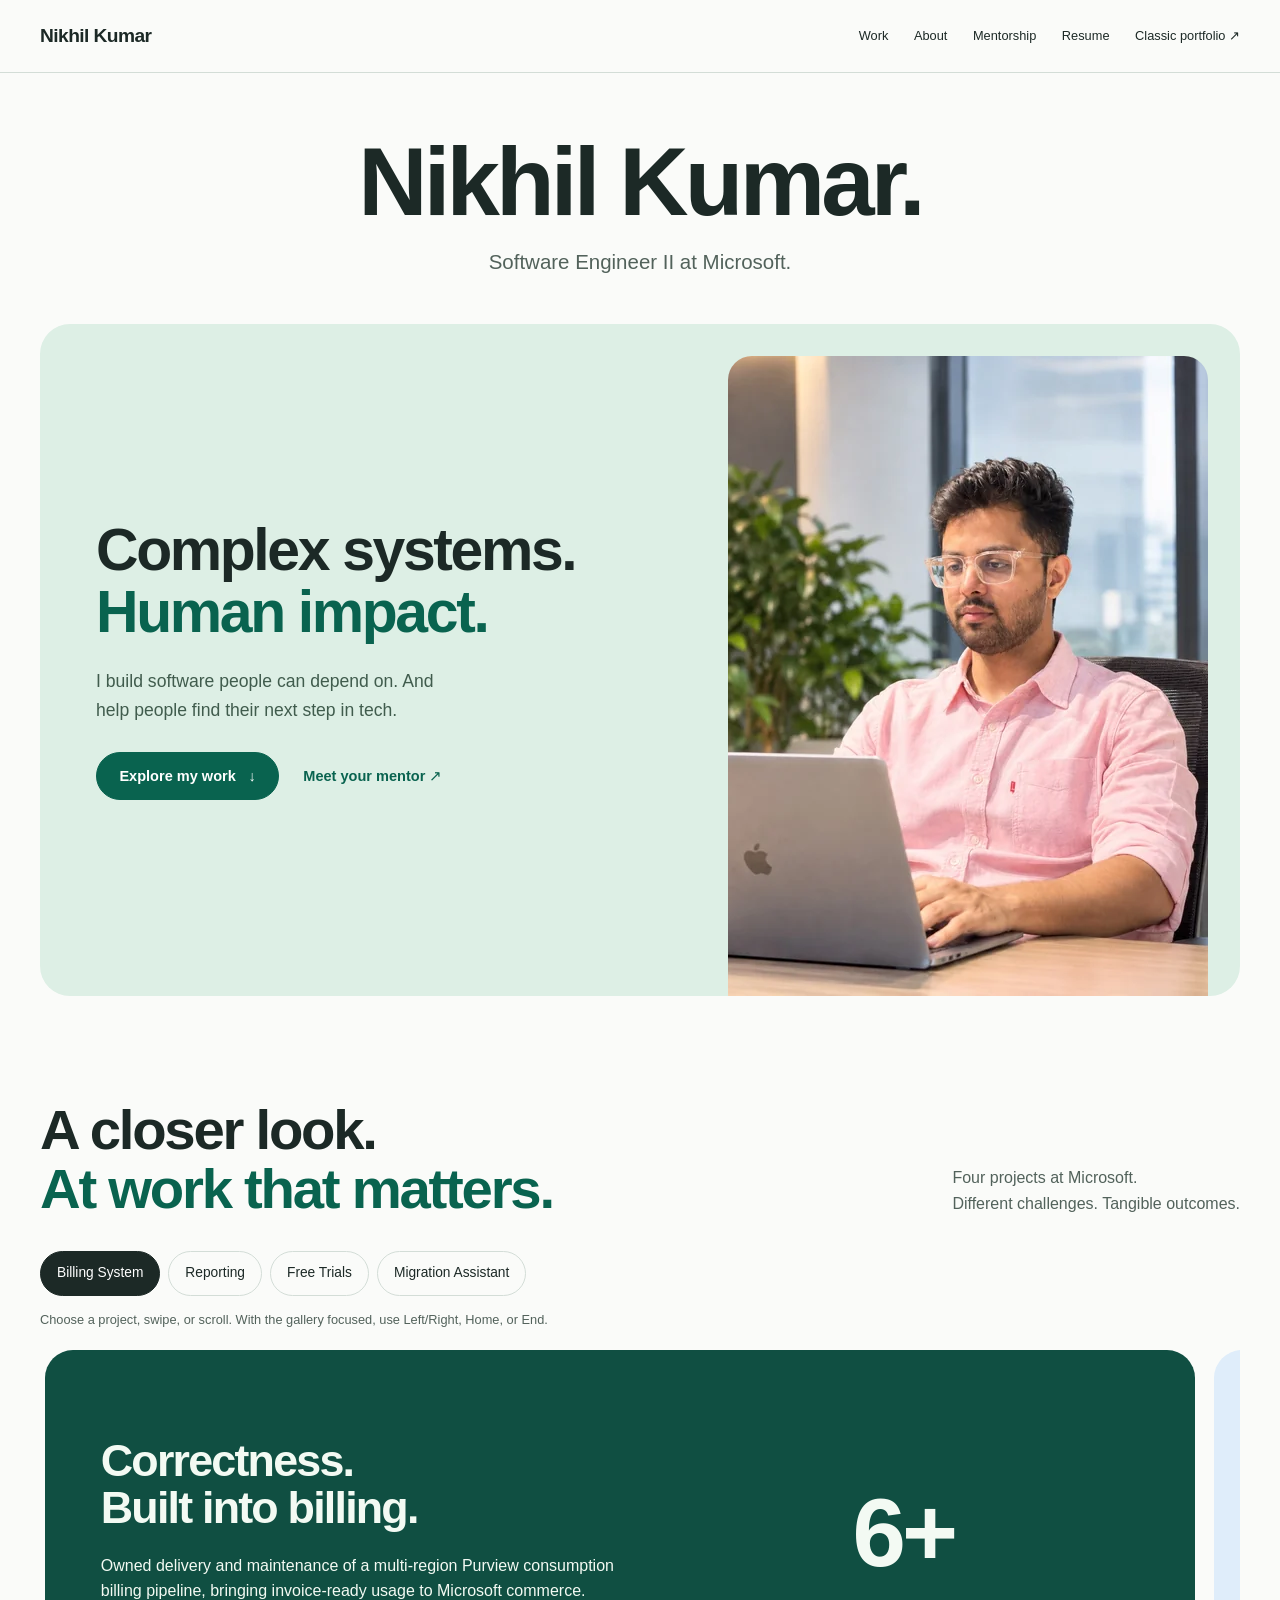
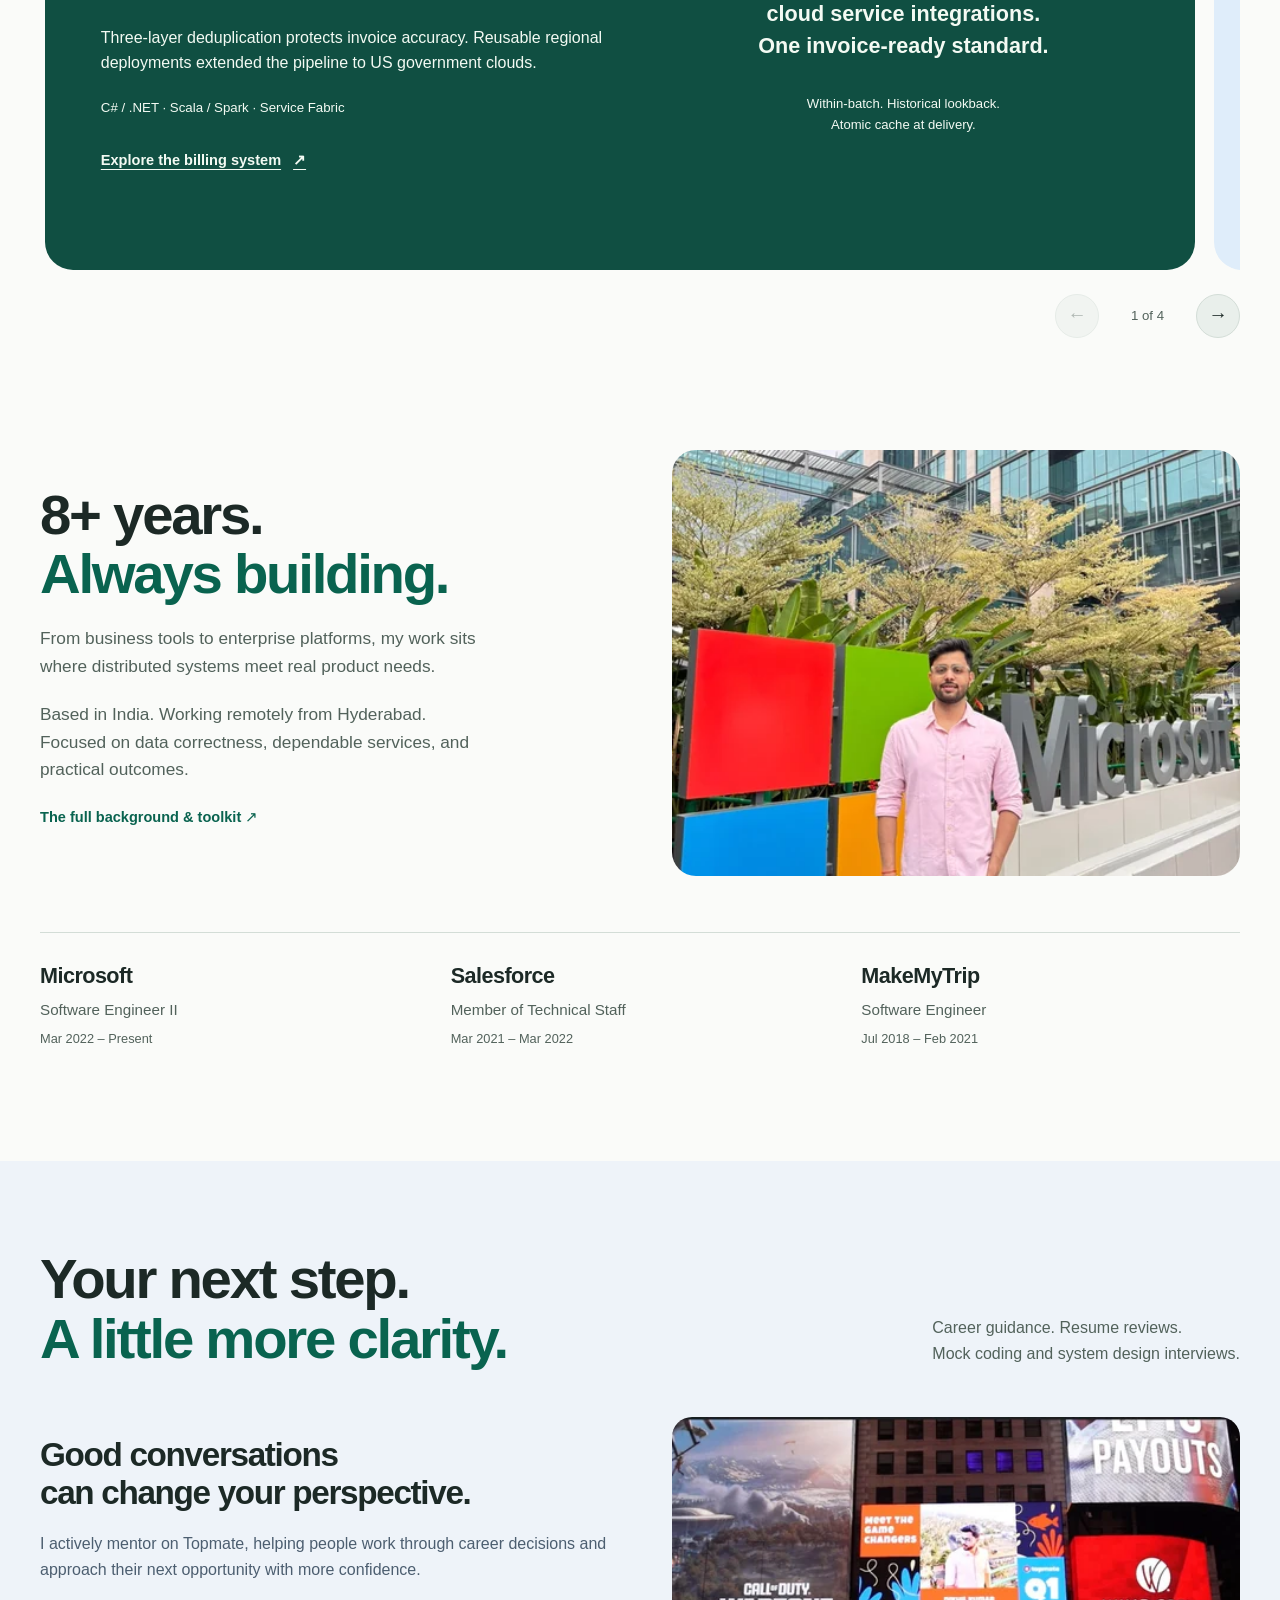
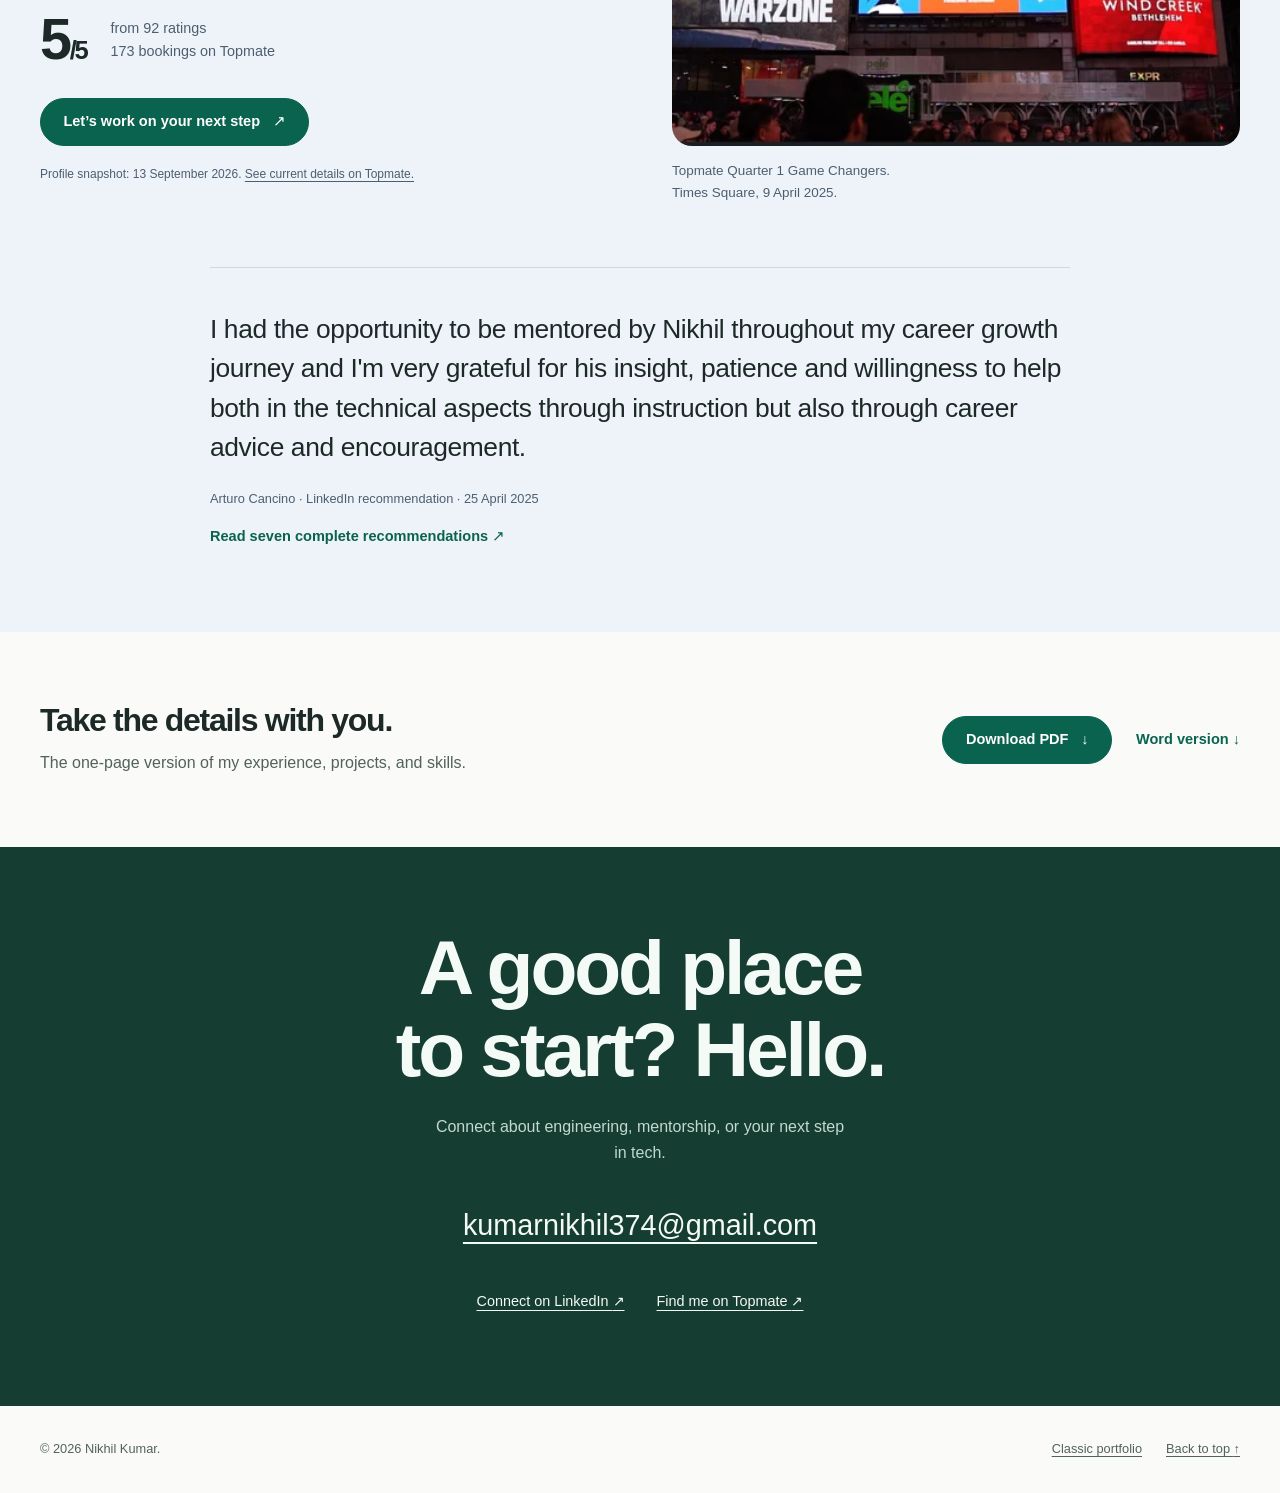
==== explore.html @ a40338ef "Add visual portfolio and dated LinkedIn recommendations Co-authored-by: Copilot App <223556219+Copil" ====
<!doctype html>
<html lang="en">
<head>
  <meta charset="utf-8">
  <meta name="viewport" content="width=device-width, initial-scale=1">
  <meta name="theme-color" content="#fafbf9">
  <title>Nikhil Kumar | Engineering with impact</title>
  <meta name="description" content="A visual look at Nikhil Kumar's engineering work at Microsoft, career across three technology companies, and practical mentorship.">
  <link rel="canonical" href="https://cracker-jack.github.io/nikhil-kumar-portfolio/explore.html">
  <meta property="og:type" content="website">
  <meta property="og:site_name" content="Nikhil Kumar">
  <meta property="og:url" content="https://cracker-jack.github.io/nikhil-kumar-portfolio/explore.html">
  <meta property="og:title" content="Nikhil Kumar | Engineering with impact">
  <meta property="og:description" content="Complex systems. Human impact. Explore the engineering work and mentorship of Nikhil Kumar, Software Engineer II at Microsoft.">
  <meta property="og:image" content="https://cracker-jack.github.io/nikhil-kumar-portfolio/assets/social-card.png">
  <meta property="og:image:type" content="image/png">
  <meta property="og:image:width" content="1200">
  <meta property="og:image:height" content="630">
  <meta property="og:image:alt" content="Nikhil Kumar. Reliable by design. Measurable in impact.">
  <meta name="twitter:card" content="summary_large_image">
  <link rel="icon" href="assets/favicon.svg" type="image/svg+xml">
  <link rel="stylesheet" href="assets/visual.css">
  <script src="assets/site.js" defer></script>
  <script type="application/ld+json">
  {
    "@context": "https://schema.org",
    "@type": "Person",
    "name": "Nikhil Kumar",
    "url": "https://cracker-jack.github.io/nikhil-kumar-portfolio/",
    "jobTitle": "Software Engineer II",
    "worksFor": { "@type": "Organization", "name": "Microsoft" },
    "email": "mailto:kumarnikhil374@gmail.com",
    "address": { "@type": "PostalAddress", "addressCountry": "IN" },
    "alumniOf": { "@type": "CollegeOrUniversity", "name": "Netaji Subhas Institute of Technology, University of Delhi" },
    "sameAs": ["https://www.linkedin.com/in/nikhilkr96/", "https://topmate.io/nikhil_kr"],
    "knowsAbout": ["Distributed systems", "Consumption billing", "Data correctness", "Event-driven architecture", "Microservices"]
  }
  </script>
</head>
<body>
  <a class="skip-link" href="#main">Skip to content</a>
  <header class="site-header">
    <div class="wrap header-inner">
      <a class="brand" href="index.html">Nikhil Kumar</a>
      <nav class="site-nav" aria-label="Main navigation" data-open="false">
        <button class="nav-toggle" type="button" aria-expanded="false" aria-controls="nav-links"><span class="menu-label">Menu</span><span class="menu-icon" aria-hidden="true"></span></button>
        <ul class="nav-links" id="nav-links">
          <li><a href="#work">Work</a></li>
          <li><a href="#about">About</a></li>
          <li><a href="#mentorship">Mentorship</a></li>
          <li><a href="#resume">Resume</a></li>
          <li><a href="index.html">Classic portfolio <span aria-hidden="true">&#8599;</span></a></li>
        </ul>
      </nav>
    </div>
  </header>
  <main id="main" tabindex="-1">
    <section class="visual-hero wrap" aria-labelledby="hero-title">
      <h1 id="hero-title">Nikhil Kumar.</h1>
      <p class="hero-role">Software Engineer II at Microsoft.</p>
      <div class="hero-scene">
        <div class="hero-copy">
          <h2>Complex systems.<br><span>Human impact.</span></h2>
          <p>I build software people can depend on. And help people find their next step in tech.</p>
          <div class="actions">
            <a class="button" href="#work">Explore my work <span aria-hidden="true">&#8595;</span></a>
            <a class="text-link" href="#mentorship">Meet your mentor <span aria-hidden="true">&#8599;</span></a>
          </div>
        </div>
        <figure class="hero-portrait">
          <picture>
            <source type="image/webp" srcset="assets/images/nikhil-at-work-480.webp 480w, assets/images/nikhil-at-work-768.webp 768w, assets/images/nikhil-at-work-1080.webp 1080w" sizes="(max-width: 760px) calc(100vw - 72px), (max-width: 1352px) 40vw, 480px">
            <img src="assets/images/nikhil-at-work-768.jpg" width="768" height="1024" alt="Nikhil Kumar working at a laptop" fetchpriority="high">
          </picture>
        </figure>
      </div>
    </section>

    <section class="work-section wrap" id="work" aria-labelledby="work-title" data-carousel aria-roledescription="carousel">
      <div class="section-heading">
        <h2 id="work-title">A closer look.<br><span>At work that matters.</span></h2>
        <p>Four projects at Microsoft.<br>Different challenges. Tangible outcomes.</p>
      </div>
      <nav class="project-picker" aria-label="Choose a project">
        <a href="#billing-preview" data-carousel-link>Billing System</a>
        <a href="#reporting-preview" data-carousel-link>Reporting</a>
        <a href="#trials-preview" data-carousel-link>Free Trials</a>
        <a href="#migration-preview" data-carousel-link>Migration Assistant</a>
      </nav>
      <p class="scroll-hint" id="project-instructions">Choose a project, swipe, or scroll. With the gallery focused, use Left/Right, Home, or End.</p>
      <div class="project-track" id="project-track" data-carousel-track tabindex="0" role="region" aria-label="Scrollable project gallery" aria-describedby="project-instructions">
        <article class="project-slide billing-slide" id="billing-preview" data-carousel-slide aria-label="1 of 4: Consumption Billing System" aria-roledescription="slide">
          <div class="project-copy">
            <h3>Correctness.<br>Built into billing.</h3>
            <p>Owned delivery and maintenance of a multi-region Purview consumption billing pipeline, bringing invoice-ready usage to Microsoft commerce.</p>
            <p>Three-layer deduplication protects invoice accuracy. Reusable regional deployments extended the pipeline to US government clouds.</p>
            <p class="project-tech">C# / .NET &middot; Scala / Spark &middot; Service Fabric</p>
            <a class="project-link" href="projects/billing-system.html">Explore the billing system <span aria-hidden="true">&#8599;</span></a>
          </div>
          <div class="project-visual">
            <p class="big-fact">6+</p>
            <p class="fact-caption">cloud service integrations.<br>One invoice-ready standard.</p>
            <p class="visual-footnote">Within-batch. Historical lookback.<br>Atomic cache at delivery.</p>
          </div>
        </article>
        <article class="project-slide reporting-slide" id="reporting-preview" data-carousel-slide aria-label="2 of 4: Consumption Reporting" aria-roledescription="slide">
          <div class="project-copy">
            <h3>Consumption.<br>Made clear.</h3>
            <p>The platform links deterministic reporting and billing aggregates to raw usage, supporting traceability, auditability, and Kusto-backed reporting APIs.</p>
            <p>My contribution: delivering the underlying billing pipeline and presenting its transparency and auditability to senior leadership at Microsoft&rsquo;s annual engineering summit in Redmond.</p>
            <a class="project-link" href="projects/reporting.html">Explore consumption reporting <span aria-hidden="true">&#8599;</span></a>
          </div>
          <div class="project-visual">
            <p class="visual-words">Usage.<br>Context.<br>Clarity.</p>
            <p class="visual-footnote">Understand consumption.<br>Investigate charges.</p>
          </div>
        </article>
        <article class="project-slide trials-slide" id="trials-preview" data-carousel-slide aria-label="3 of 4: Free Trials and Adoption" aria-roledescription="slide">
          <div class="project-copy">
            <h3>From trying it.<br>To using it.</h3>
            <p>Launched free trials across 16 offerings: eight AI and eight security and governance products. In-product discovery reached 3,981 of 5,000 targeted tenants.</p>
            <p>Conversion telemetry surfaced drop-offs in weeks two to five, informing retention efforts. This measures product consumption, not paid conversion.</p>
            <a class="project-link" href="projects/free-trials.html">Explore free trials <span aria-hidden="true">&#8599;</span></a>
          </div>
          <div class="project-visual">
            <p class="trial-growth"><span>77</span><span aria-hidden="true">&#8594;</span><span class="sr-only">to</span><strong>234</strong></p>
            <p class="fact-caption">active consuming tenants.<br>Three times the starting point.<br>In six weeks.</p>
          </div>
        </article>
        <article class="project-slide migration-slide" id="migration-preview" data-carousel-slide aria-label="4 of 4: DLP Migration Assistant" aria-roledescription="slide">
          <div class="project-copy">
            <h3>A more practical<br>way to migrate.</h3>
            <p>Co-owned the backend of a publicly shipped desktop tool for moving Symantec and Forcepoint DLP policies to Microsoft Purview.</p>
            <p>Built the mapping engine that turns XML exports and SQL backups into Microsoft policies and scripts, replacing weeks of manual effort with guided automation.</p>
            <p class="project-tech">C# / .NET &middot; WPF &middot; PowerShell</p>
            <a class="project-link" href="projects/migration-assistant.html">Explore the migration assistant <span aria-hidden="true">&#8599;</span></a>
          </div>
          <div class="project-visual">
            <p class="big-fact">40+</p>
            <p class="fact-caption">enterprise customers.<br>Each with 1,000+ policies.</p>
            <a class="visual-footnote" href="https://github.com/OfficeDev/DLPmigrationassistant">Public project on GitHub <span aria-hidden="true">&#8599;</span></a>
          </div>
        </article>
      </div>
      <div class="gallery-controls" data-carousel-controls hidden>
        <button class="gallery-button" type="button" data-carousel-previous aria-label="Previous project" aria-controls="project-track" disabled><span aria-hidden="true">&#8592;</span></button>
        <span class="gallery-status" data-carousel-status role="status" aria-live="polite" aria-atomic="true">1 of 4</span>
        <button class="gallery-button" type="button" data-carousel-next aria-label="Next project" aria-controls="project-track"><span aria-hidden="true">&#8594;</span></button>
      </div>
    </section>

    <section class="about-section wrap" id="about" aria-labelledby="about-title">
      <div class="about-story">
        <h2 id="about-title">8+ years.<br><span>Always building.</span></h2>
        <p>From business tools to enterprise platforms, my work sits where distributed systems meet real product needs.</p>
        <p>Based in India. Working remotely from Hyderabad. Focused on data correctness, dependable services, and practical outcomes.</p>
        <a class="text-link" href="index.html#about">The full background &amp; toolkit <span aria-hidden="true">&#8599;</span></a>
      </div>
      <figure class="about-portrait">
        <picture>
          <source type="image/webp" srcset="assets/images/nikhil-at-microsoft-480.webp 480w, assets/images/nikhil-at-microsoft-768.webp 768w, assets/images/nikhil-at-microsoft-960.webp 960w" sizes="(max-width: 760px) calc(100vw - 40px), (max-width: 1352px) 45vw, 576px">
          <img src="assets/images/nikhil-at-microsoft-768.jpg" width="768" height="576" alt="Nikhil Kumar standing beside a Microsoft sign" loading="lazy" decoding="async">
        </picture>
      </figure>
      <ol class="career-list" aria-label="Career experience">
        <li><h3>Microsoft</h3><p>Software Engineer II</p><span><time datetime="2022-03">Mar 2022</time> &ndash; Present</span></li>
        <li><h3>Salesforce</h3><p>Member of Technical Staff</p><span><time datetime="2021-03">Mar 2021</time> &ndash; <time datetime="2022-03">Mar 2022</time></span></li>
        <li><h3>MakeMyTrip</h3><p>Software Engineer</p><span><time datetime="2018-07">Jul 2018</time> &ndash; <time datetime="2021-02">Feb 2021</time></span></li>
      </ol>
    </section>

    <section class="mentorship-section" id="mentorship" aria-labelledby="mentorship-title">
      <div class="wrap">
        <div class="section-heading">
          <h2 id="mentorship-title">Your next step.<br><span>A little more clarity.</span></h2>
          <p>Career guidance. Resume reviews.<br>Mock coding and system design interviews.</p>
        </div>
        <div class="mentorship-scene">
          <div class="mentorship-copy">
            <h3>Good conversations<br>can change your perspective.</h3>
            <p>I actively mentor on Topmate, helping people work through career decisions and approach their next opportunity with more confidence.</p>
            <p class="rating"><strong>5<span>/5</span></strong><span>from 92 ratings<br>173 bookings on Topmate</span></p>
            <a class="button" href="https://topmate.io/nikhil_kr/12607">Let&rsquo;s work on your next step <span aria-hidden="true">&#8599;</span></a>
            <p class="source-note">Profile snapshot: <time datetime="2026-09-13">13 September 2026</time>. <a href="https://topmate.io/nikhil_kr">See current details on Topmate.</a></p>
          </div>
          <figure class="times-square">
            <a href="https://www.linkedin.com/feed/update/urn:li:activity:7316494661861183488/">
              <picture>
                <source type="image/webp" srcset="assets/images/nikhil-times-square-480.webp 480w, assets/images/nikhil-times-square-768.webp 768w, assets/images/nikhil-times-square-1092.webp 1092w" sizes="(max-width: 760px) calc(100vw - 40px), (max-width: 1352px) 45vw, 576px">
                <img src="assets/images/nikhil-times-square-768.jpg" width="768" height="445" alt="Read the story of Nikhil Kumar's Times Square feature on LinkedIn" loading="lazy" decoding="async">
              </picture>
            </a>
            <figcaption>Topmate Quarter 1 Game Changers.<br>Times Square, <time datetime="2025-04-09">9 April 2025</time>.</figcaption>
          </figure>
        </div>
        <figure class="mentor-quote">
          <blockquote cite="https://www.linkedin.com/in/nikhilkr96/details/recommendations/?detailScreenTabIndex=0"><p>I had the opportunity to be mentored by Nikhil throughout my career growth journey and I'm very grateful for his insight, patience and willingness to help both in the technical aspects through instruction but also through career advice and encouragement.</p></blockquote>
          <figcaption>Arturo Cancino &middot; LinkedIn recommendation &middot; <time datetime="2025-04-25">25 April 2025</time></figcaption>
          <a class="text-link" href="index.html#recommendations">Read seven complete recommendations <span aria-hidden="true">&#8599;</span></a>
        </figure>
      </div>
    </section>

    <section class="resume-section wrap" id="resume" aria-labelledby="resume-title">
      <div><h2 id="resume-title">Take the details with you.</h2><p>The one-page version of my experience, projects, and skills.</p></div>
      <div class="actions"><a class="button" href="assets/resume/Nikhil-Kumar-Resume.pdf" download>Download PDF <span aria-hidden="true">&#8595;</span></a><a class="text-link" href="assets/resume/Nikhil-Kumar-Resume.docx" download>Word version <span aria-hidden="true">&#8595;</span></a></div>
    </section>
    <section class="contact-section" id="contact" aria-labelledby="contact-title">
      <div class="wrap">
        <h2 id="contact-title">A good place<br>to start? Hello.</h2>
        <p>Connect about engineering, mentorship, or your next step in tech.</p>
        <a class="contact-email" href="mailto:kumarnikhil374@gmail.com">kumarnikhil374@gmail.com</a>
        <div class="contact-links"><a href="https://www.linkedin.com/in/nikhilkr96/">Connect on LinkedIn <span aria-hidden="true">&#8599;</span></a><a href="https://topmate.io/nikhil_kr">Find me on Topmate <span aria-hidden="true">&#8599;</span></a></div>
      </div>
    </section>
  </main>
  <footer class="site-footer">
    <div class="wrap footer-inner"><p>&copy; 2026 Nikhil Kumar.</p><div><a href="index.html">Classic portfolio</a><a href="#main">Back to top <span aria-hidden="true">&#8593;</span></a></div></div>
  </footer>
</body>
</html>
---- assets/visual.css ----
@charset "UTF-8";

:root {
  color-scheme: light;
  --paper: #fafbf9;
  --ink: #1c2926;
  --muted: #52625b;
  --teal: #09634f;
  --mint: #ddefe5;
  --line: #d3ddd7;
  --sans: -apple-system, BlinkMacSystemFont, "Segoe UI", Helvetica, Arial, sans-serif;
}
* { box-sizing: border-box; }
html { scroll-padding-top: 6.5rem; }
body { margin: 0; background: var(--paper); color: var(--ink); font: 1rem/1.6 var(--sans); -webkit-font-smoothing: antialiased; }
h1, h2, h3, p, figure { margin: 0; }
h1, h2, h3 { line-height: 1.06; letter-spacing: -.04em; text-wrap: balance; }
h2 { font-size: clamp(2.2rem, 4.4vw, 3.6rem); font-weight: 650; }
h2 span { color: var(--teal); }
p { text-wrap: pretty; }
a { color: inherit; text-underline-offset: .25em; }
a:hover { text-decoration-thickness: 2px; }
button { font: inherit; cursor: pointer; }
button, [href] { touch-action: manipulation; -webkit-tap-highlight-color: transparent; }
img { display: block; max-width: 100%; height: auto; }
::selection { background: #bee2d1; color: #143d2e; }
:focus-visible { outline: 3px solid var(--teal); outline-offset: 5px; }
[hidden] { display: none !important; }
.wrap { width: min(1240px, calc(100% - 80px)); margin-inline: auto; }
.sr-only { position: absolute; width: 1px; height: 1px; overflow: hidden; clip-path: inset(50%); white-space: nowrap; }
.skip-link { position: fixed; left: 1rem; top: -6rem; z-index: 100; padding: .8rem 1.1rem; background: var(--ink); color: white; }
.skip-link:focus { top: 1rem; }
.site-header { position: sticky; top: 0; z-index: 20; border-bottom: 1px solid var(--line); background: var(--paper); }
.header-inner { display: flex; align-items: center; justify-content: space-between; min-height: 72px; gap: 1.5rem; }
.brand { display: inline-flex; align-items: center; min-height: 44px; font-size: 1.2rem; font-weight: 650; text-decoration: none; white-space: nowrap; letter-spacing: -.03em; }
.nav-links { display: flex; gap: 1.6rem; align-items: center; list-style: none; padding: 0; margin: 0; }
.nav-links a { display: block; padding-block: .7rem; font-size: .8rem; text-decoration: none; }
.nav-links a:hover { text-decoration: underline; }
.nav-toggle { display: none; }
.visual-hero { padding-top: 3.6rem; }
.visual-hero h1 { font-size: clamp(3.1rem, 8vw, 6rem); text-align: center; font-weight: 650; }
.hero-role { margin: .85rem 0 2.8rem; text-align: center; color: var(--muted); font-size: clamp(1rem, 1.6vw, 1.3rem); }
.hero-scene { display: grid; grid-template-columns: 1.15fr 1fr; gap: 2rem; align-items: center; overflow: hidden; border-radius: 30px; background: var(--mint); }
.hero-copy { padding: 3rem 0 3rem 3.5rem; }
.hero-copy h2 { font-size: clamp(2.5rem, 4.6vw, 4rem); }
.hero-copy h2 span { color: var(--teal); }
.hero-copy > p { max-width: 370px; margin-top: 1.5rem; font-size: 1.1rem; color: #405c4d; }
.actions { display: flex; align-items: center; flex-wrap: wrap; gap: .8rem 1.5rem; margin-top: 1.8rem; }
.button { display: inline-flex; justify-content: center; align-items: center; gap: .8rem; min-height: 48px; padding: .7rem 1.4rem; background: var(--teal); border: 1px solid var(--teal); border-radius: 999px; color: white; text-decoration: none; font-size: .91rem; font-weight: 550; line-height: 1.45; }
.button:hover { background: #064f40; }
.text-link { display: inline-block; padding-block: .7rem; font-size: .91rem; font-weight: 550; color: var(--teal); text-decoration: none; }
.text-link:hover { text-decoration: underline; }
.hero-portrait { width: 100%; max-width: 512px; align-self: end; padding: 2rem 2rem 0 0; justify-self: end; }
.hero-portrait img { width: 100%; aspect-ratio: 3 / 4; border-radius: 24px 24px 0 0; }
.work-section { padding-top: 6.5rem; }
.section-heading { display: flex; justify-content: space-between; align-items: end; gap: 3rem; margin-bottom: 2rem; }
.section-heading > * { min-width: 0; }
.section-heading > p { max-width: 350px; padding-bottom: .15rem; color: var(--muted); }
.project-picker { display: flex; flex-wrap: wrap; gap: .5rem; margin-bottom: .9rem; }
.project-picker a { display: block; min-height: 44px; padding: .65rem 1rem; border-radius: 999px; border: 1px solid var(--line); font-size: .86rem; text-decoration: none; }
.project-picker a:hover { background: var(--mint); }
.project-picker a[aria-current="true"] { background: var(--ink); border-color: var(--ink); color: white; }
.scroll-hint { font-size: .8rem; color: var(--muted); margin-bottom: .8rem; }
.project-track { display: flex; gap: 1.2rem; padding: .4rem .3rem 1rem; overflow-x: auto; scroll-snap-type: x mandatory; scroll-padding-inline: .3rem; scrollbar-width: thin; scrollbar-color: var(--teal) #e6eee8; overscroll-behavior-inline: contain; }
.project-slide { position: relative; display: grid; grid-template-columns: 1.1fr 1fr; align-items: center; gap: 3rem; flex: 0 0 calc(100% - 2.5rem); min-width: 0; min-height: 520px; padding: 3.5rem; border-radius: 28px; scroll-snap-align: start; }
.project-copy, .project-visual { min-width: 0; }
.project-copy h3 { font-size: clamp(2rem, 3.5vw, 3rem); overflow-wrap: break-word; }
.project-copy > p { margin-top: 1.3rem; }
.project-copy .project-tech { font-size: .83rem; }
.project-link { display: inline-flex; align-items: center; gap: .75rem; min-height: 44px; margin-top: 1.3rem; font-size: .91rem; font-weight: 600; }
.billing-slide { background: #104f42; color: #f3faf3; }
.billing-slide :focus-visible { outline-color: #c5efde; }
.reporting-slide { background: #dfedfa; color: #173f63; }
.trials-slide { background: #ffe5c1; color: #563716; }
.migration-slide { background: #f9dcd6; color: #582e28; }
.project-visual { text-align: center; }
.big-fact { font-size: clamp(4rem, 9vw, 6rem); font-weight: 650; line-height: 1; letter-spacing: -.04em; }
.fact-caption { margin-top: 1.1rem; font-size: clamp(1.05rem, 1.8vw, 1.35rem); font-weight: 550; line-height: 1.45; }
.visual-footnote { display: block; margin-top: 2rem; font-size: .82rem; }
.visual-words { font-size: clamp(3rem, 6.5vw, 5rem); font-weight: 650; line-height: 1.03; letter-spacing: -.04em; }
.trial-growth { display: flex; align-items: baseline; justify-content: center; flex-wrap: wrap; gap: .65rem; font-size: clamp(2.3rem, 6.6vw, 5rem); line-height: 1.1; letter-spacing: -.04em; }
.trial-growth strong { font-weight: 700; }
.gallery-controls { display: flex; justify-content: flex-end; align-items: center; gap: 1rem; margin-top: .5rem; }
.gallery-button { display: grid; place-items: center; width: 44px; height: 44px; border: 1px solid var(--line); border-radius: 50%; background: #e9efeb; color: var(--ink); font-size: 1.2rem; }
.gallery-button:hover:not(:disabled) { background: #cde0d3; }
.gallery-button:disabled { color: #68766f; opacity: .5; cursor: default; }
.gallery-status { min-width: 65px; text-align: center; font-size: .83rem; color: var(--muted); }
.about-section { display: grid; grid-template-columns: 1fr 1fr; align-items: center; gap: 3.5rem 4rem; padding-block: 7rem; }
.about-story > p { max-width: 475px; margin-top: 1.3rem; color: var(--muted); font-size: 1.08rem; }
.about-story .text-link { margin-top: .7rem; }
.about-portrait img { width: 100%; aspect-ratio: 4 / 3; border-radius: 24px; }
.career-list { grid-column: 1 / -1; display: grid; grid-template-columns: repeat(3, minmax(0, 1fr)); gap: 2rem; list-style: none; padding: 2rem 0 0; margin: 0; border-top: 1px solid var(--line); }
.career-list h3 { font-size: 1.35rem; font-weight: 600; letter-spacing: -.025em; }
.career-list p { margin-top: .65rem; color: var(--muted); font-size: .95rem; }
.career-list span { display: block; margin-top: .4rem; color: var(--muted); font-size: .8rem; }
.mentorship-section { padding-block: 5.5rem 4.5rem; background: #eef3f9; }
.mentorship-scene { display: grid; grid-template-columns: 1fr 1fr; align-items: center; gap: 4rem; margin-top: 3rem; }
.mentorship-copy h3 { font-size: clamp(1.65rem, 2.6vw, 2.25rem); line-height: 1.15; }
.mentorship-copy > p:not(.rating) { margin-top: 1.2rem; color: #4c5e70; }
.rating { display: flex; align-items: center; flex-wrap: wrap; gap: 1.5rem; margin-block: 1.8rem; }
.rating strong { font-size: 3.6rem; font-weight: 650; line-height: 1; letter-spacing: -.04em; }
.rating strong span { font-size: 1.6rem; }
.rating > span { color: #4c5e70; font-size: .9rem; }
.source-note { font-size: .75rem; }
.times-square a { display: block; }
.times-square img { width: 100%; aspect-ratio: 768 / 445; border-radius: 20px; }
.times-square figcaption { margin-top: .9rem; color: #4c5e70; font-size: .84rem; }
.mentor-quote { max-width: 860px; margin: 4rem auto 0; padding-top: 2.6rem; border-top: 1px solid #cdd8e4; }
.mentor-quote blockquote { margin: 0; font-size: clamp(1.2rem, 2.1vw, 1.65rem); line-height: 1.5; font-weight: 500; letter-spacing: -.015em; }
.mentor-quote figcaption { margin-block: 1.3rem .3rem; font-size: .8rem; color: #4c5e70; }
.resume-section { display: flex; align-items: center; justify-content: space-between; gap: 2rem; padding-block: 4.5rem; }
.resume-section h2 { font-size: 2rem; }
.resume-section p { margin-top: .75rem; color: var(--muted); }
.resume-section .actions { margin: 0; flex-shrink: 0; }
.contact-section { padding-block: 5rem; background: #163d32; color: #f4faf5; text-align: center; }
.contact-section :focus-visible { outline-color: #c5efde; }
.contact-section h2 { font-size: clamp(3rem, 6vw, 5rem); }
.contact-section p { margin: 1.5rem auto; max-width: 440px; color: #c2d9cd; }
.contact-email { display: inline-block; padding-block: .8rem; font-size: clamp(1.05rem, 2.4vw, 1.8rem); overflow-wrap: anywhere; }
.contact-links { display: flex; flex-wrap: wrap; justify-content: center; gap: .5rem 2rem; margin-top: 1rem; }
.contact-links a { display: inline-block; padding-block: .8rem; font-size: .9rem; }
.site-footer { background: var(--paper); }
.footer-inner { display: flex; justify-content: space-between; align-items: center; gap: 1rem; padding-block: 1.5rem; color: var(--muted); font-size: .8rem; }
.footer-inner > div { display: flex; gap: 1.5rem; }
.footer-inner a { display: inline-block; padding-block: .6rem; }

@media (max-width: 1050px) {
  .wrap { width: calc(100% - 64px); }
  .nav-links { gap: 1.05rem; }
  .hero-scene { gap: 1.5rem; }
  .hero-copy { padding: 2rem 0 2rem 2rem; }
  .hero-copy h2 { font-size: 2.8rem; }
  .hero-portrait { padding: 1.5rem 1.5rem 0 0; }
  .section-heading { gap: 2rem; }
  .section-heading > p { max-width: 280px; }
  .project-slide { gap: 2rem; padding: 2.3rem; }
  .project-copy h3 { font-size: 2.2rem; }
  .about-section, .mentorship-scene { gap: 2rem; }
  .resume-section { align-items: flex-start; flex-direction: column; }
}
@media (max-width: 760px) {
  html { scroll-padding-top: 6rem; }
  .wrap { width: calc(100% - 40px); }
  .header-inner { flex-wrap: wrap; position: relative; gap: 0; padding-block: .8rem; }
  .site-nav { width: 100%; }
  .nav-links { flex-wrap: wrap; gap: .15rem 1.2rem; }
  .nav-links a { font-size: .84rem; }
  .nav-ready .nav-toggle { display: flex; align-items: center; gap: .6rem; position: absolute; top: 13px; right: 0; min-height: 44px; padding: .5rem .8rem; border: 1px solid var(--line); border-radius: 999px; background: none; color: var(--ink); font-size: .84rem; }
  .menu-icon { width: 14px; height: 8px; border-block: 1px solid currentColor; }
  .nav-ready .site-nav[data-open="false"] .nav-links { display: none; }
  .nav-ready .nav-links { display: grid; gap: 0; margin-top: .7rem; padding-top: .5rem; border-top: 1px solid var(--line); }
  .nav-ready .nav-links a { padding: .7rem .2rem; }
  .visual-hero { padding-top: 2.2rem; }
  .hero-role { max-width: 260px; margin: .8rem auto 1.8rem; }
  .hero-scene { grid-template-columns: 1fr; gap: 0; border-radius: 22px; }
  .hero-copy { padding: 2rem 1.5rem; }
  .hero-copy h2 { font-size: clamp(2rem, 7.8vw, 2.8rem); }
  .hero-copy > p { font-size: 1rem; margin-top: 1rem; }
  .hero-portrait { width: min(100%, 420px); padding: 0 1rem; justify-self: center; }
  .hero-portrait img { border-radius: 18px 18px 0 0; }
  .work-section { padding-top: 4rem; }
  .section-heading { display: block; margin-bottom: 1.5rem; }
  .section-heading h2 { font-size: clamp(2rem, 7.8vw, 2.8rem); }
  .section-heading > p { max-width: 450px; margin-top: 1.2rem; }
  .project-picker { gap: .5rem; }
  .project-picker a { padding-inline: .85rem; font-size: .8rem; }
  .scroll-hint { font-size: .75rem; }
  .project-track { gap: .8rem; }
  .project-slide { grid-template-columns: 1fr; align-content: space-between; gap: 2.3rem; flex-basis: calc(100% - 1rem); min-height: 0; padding: 1.5rem; border-radius: 22px; }
  .project-copy h3 { font-size: 2rem; }
  .project-copy > p { font-size: 1rem; margin-top: 1.1rem; }
  .project-visual { padding-block: .8rem; }
  .big-fact { font-size: 4.5rem; }
  .visual-words { font-size: 3rem; }
  .trial-growth { font-size: 2.5rem; }
  .about-section { grid-template-columns: 1fr; gap: 2.2rem; padding-block: 4rem; }
  .about-story h2 { font-size: 2.6rem; }
  .about-story > p { font-size: 1rem; }
  .career-list { grid-template-columns: 1fr; gap: 1.6rem; padding-top: 1.7rem; }
  .career-list li + li { padding-top: 1.5rem; border-top: 1px solid var(--line); }
  .mentorship-section { padding-block: 3.5rem; }
  .mentorship-scene { grid-template-columns: 1fr; gap: 2.2rem; margin-top: 2rem; }
  .mentor-quote { margin-top: 2.5rem; padding-top: 2rem; }
  .resume-section { padding-block: 3rem; gap: 1.5rem; }
  .contact-section { padding-block: 3.5rem; }
  .contact-section h2 { font-size: clamp(2.5rem, 10vw, 3.5rem); }
  .footer-inner { flex-direction: column; align-items: flex-start; gap: .3rem; }
}
@media (prefers-reduced-motion: no-preference) {
  .hero-portrait img { animation: portrait-arrive .8s cubic-bezier(.16, 1, .3, 1) both; }
  @keyframes portrait-arrive { from { transform: translateY(18px); opacity: .85; } to { transform: translateY(0); opacity: 1; } }
}
@media (prefers-reduced-motion: reduce) {
  *, *::before, *::after { animation: none !important; transition: none !important; scroll-behavior: auto !important; }
}
@media print {
  .site-header, .skip-link, .project-picker, .scroll-hint, .gallery-controls, .site-footer { display: none !important; }
  body { background: white; color: black; font-size: 11pt; }
  .wrap { width: 100%; }
  .visual-hero, .work-section, .about-section, .mentorship-section, .resume-section, .contact-section { padding-block: 1.5rem; }
  .hero-scene, .about-section, .mentorship-scene, .resume-section { display: block; }
  .hero-copy { padding: 1rem; }
  .hero-portrait, .about-portrait { max-width: 250px; }
  .project-track { display: block; overflow: visible; }
  .project-slide { min-height: 0; margin-bottom: 1rem; padding: 1.5rem; break-inside: avoid; }
  .project-slide, .hero-scene, .mentorship-section, .contact-section { background: white; color: black; }
  .contact-section p { color: black; }
}
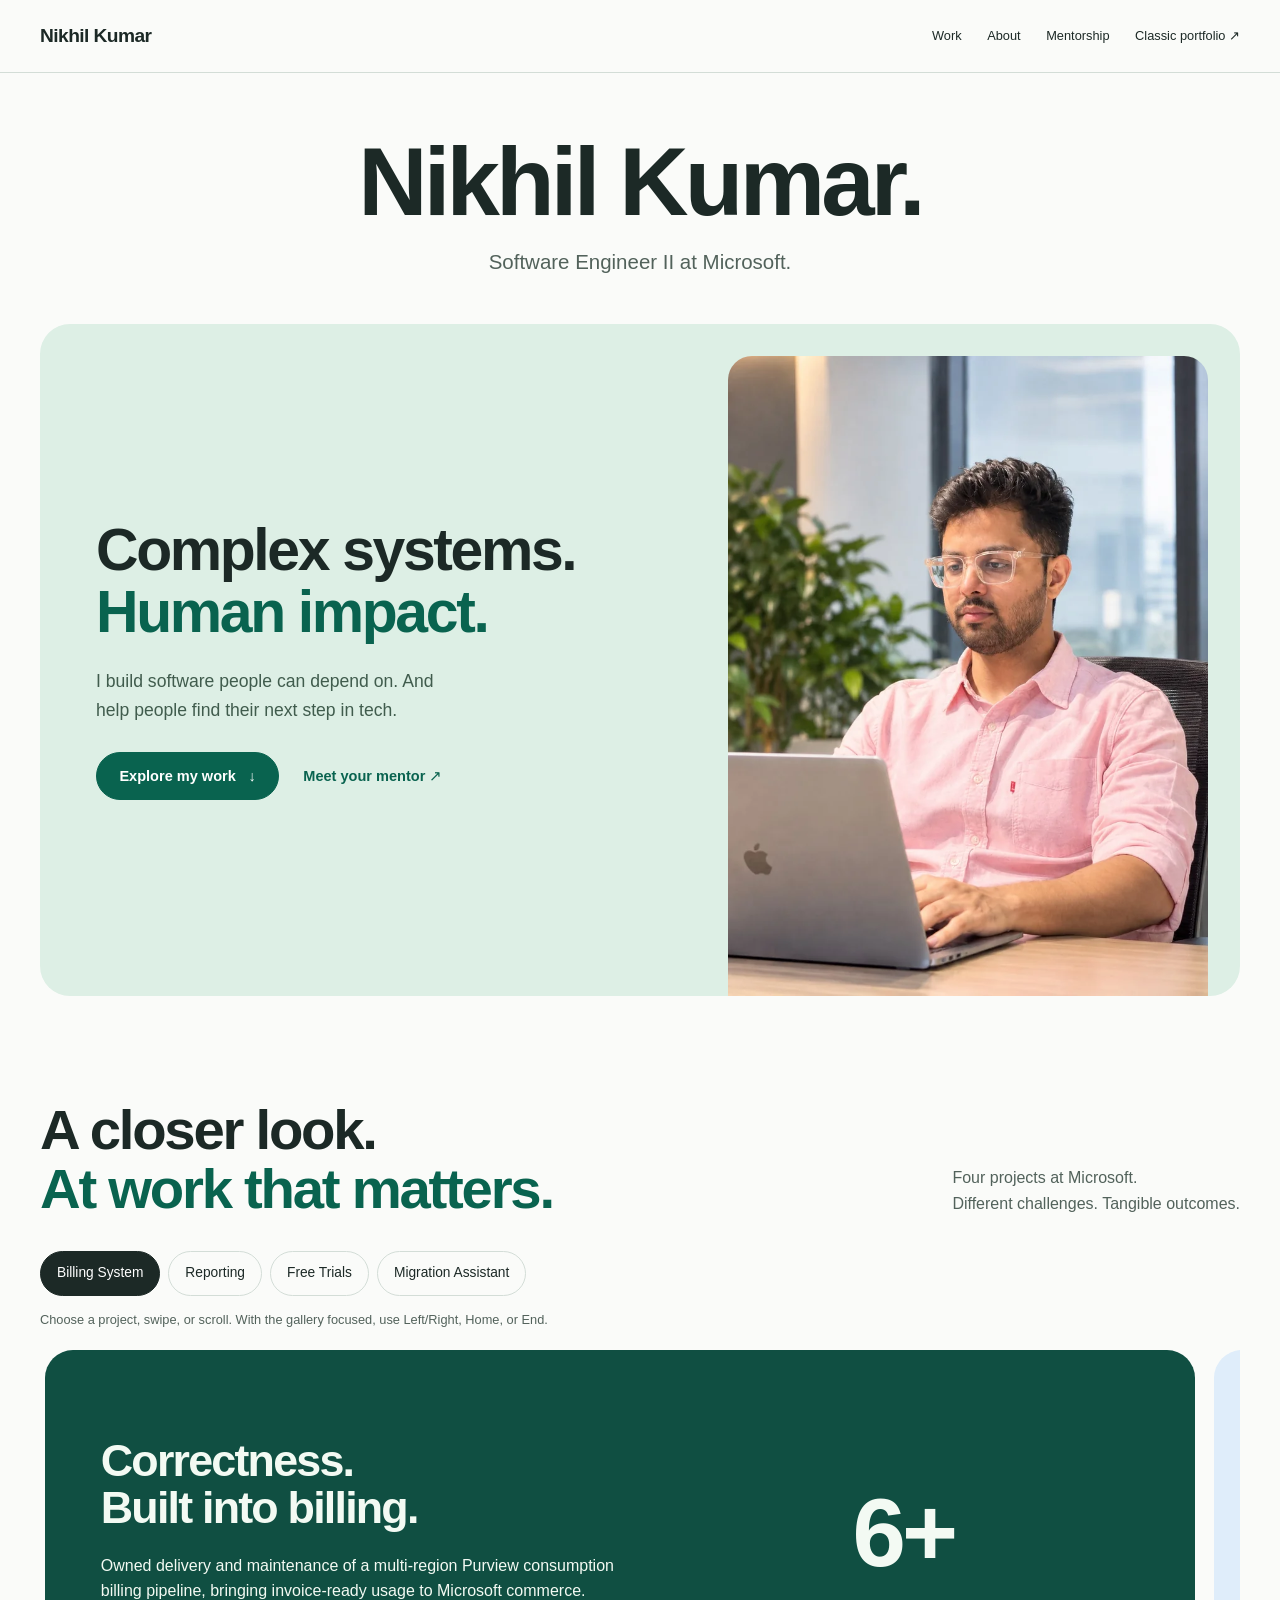
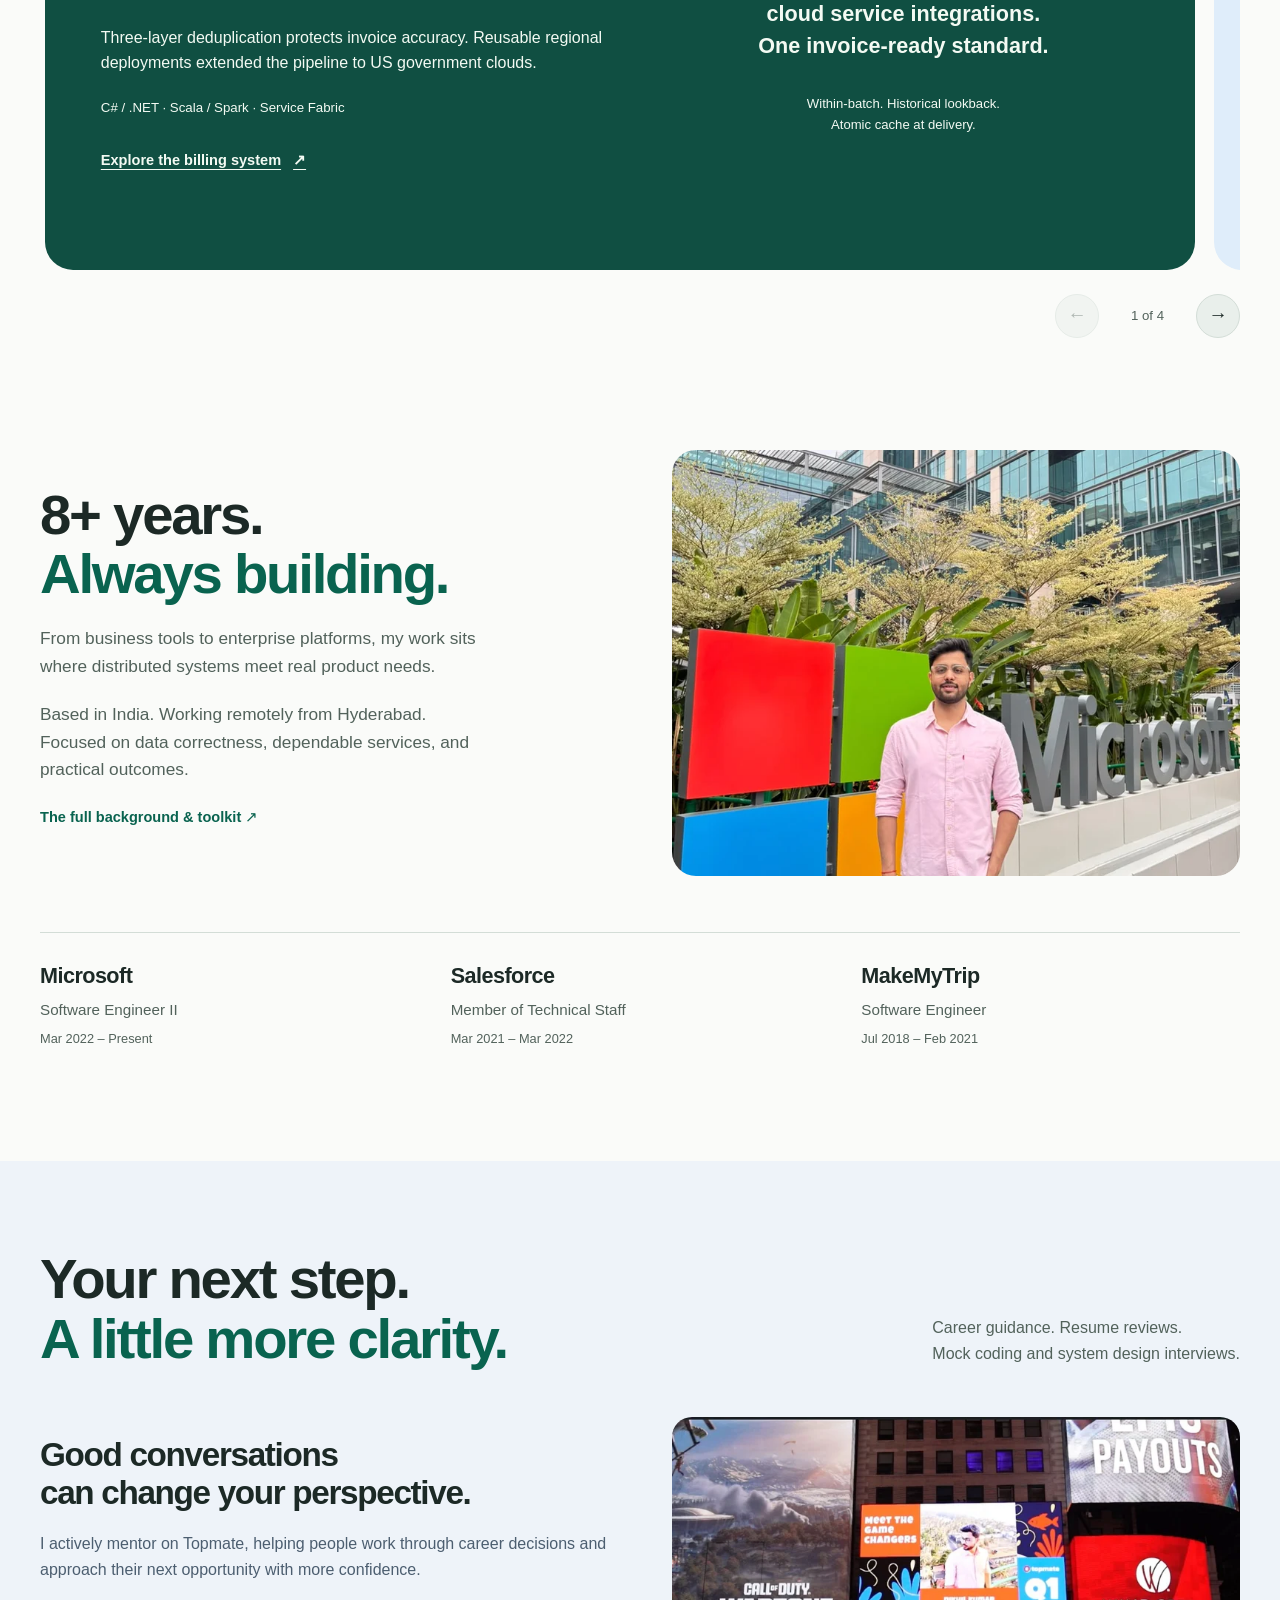
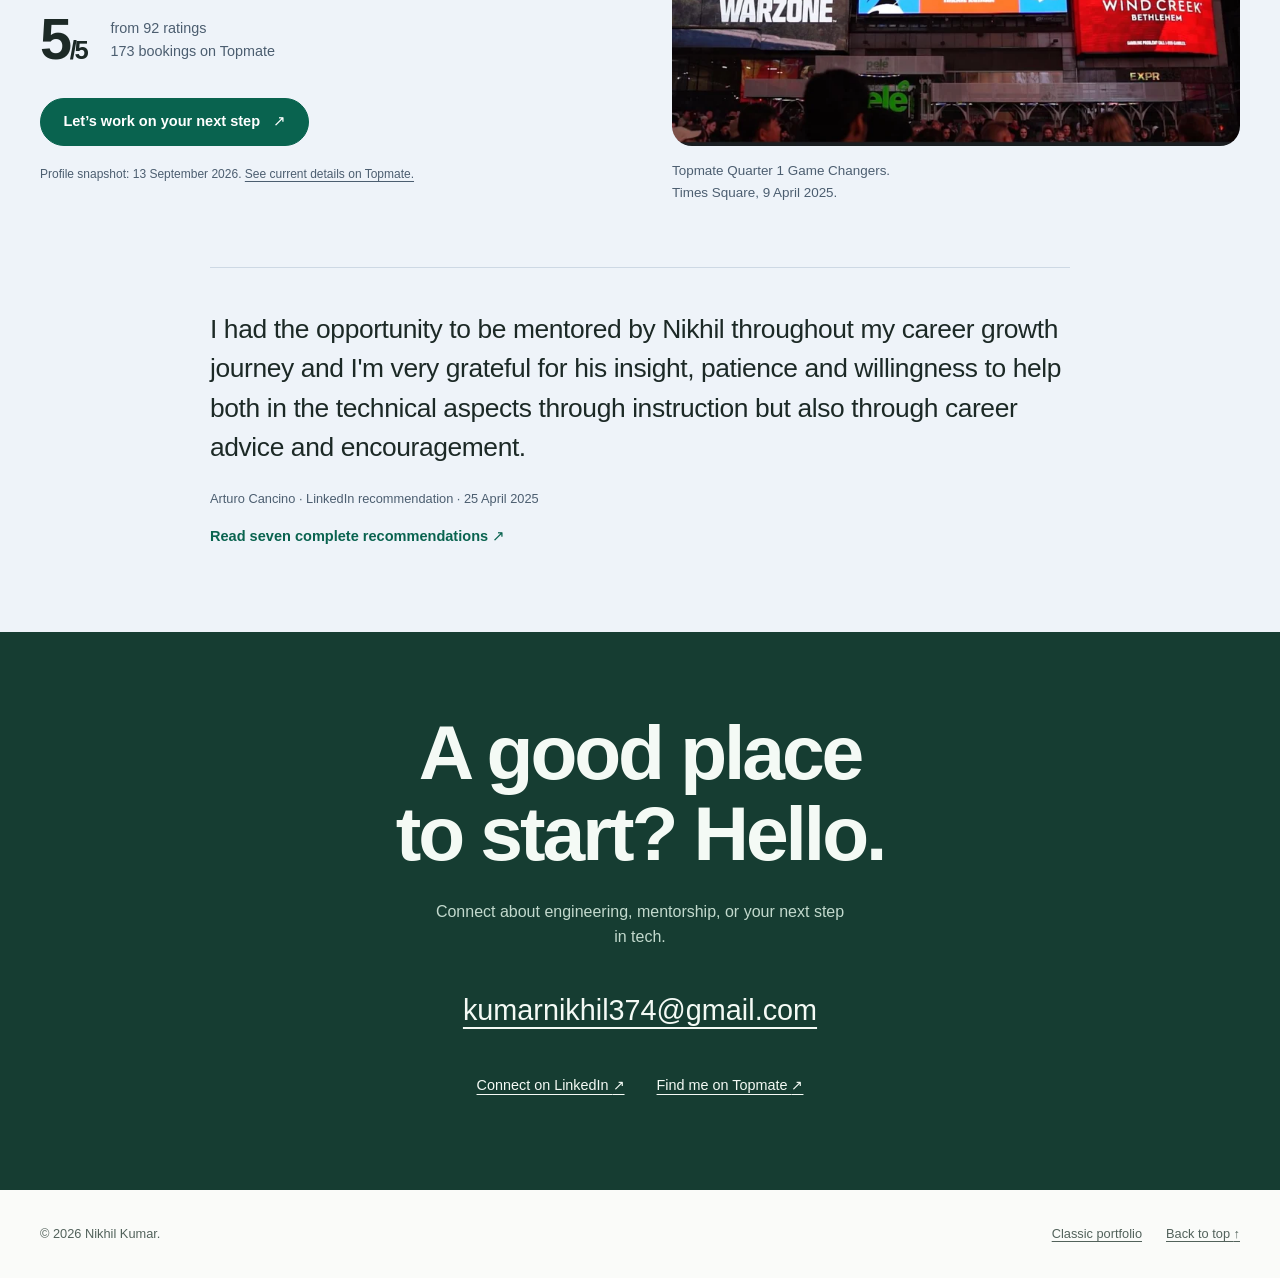
==== commit 7f2fe582: "Improve portfolio booking experience Co-authored-by: Copilot App <223556219+Copilot@users.noreply.gi" ====
--- a/explore.html
+++ b/explore.html
@@ -6,6 +6,9 @@
   <meta name="theme-color" content="#fafbf9">
   <title>Nikhil Kumar | Engineering with impact</title>
   <meta name="description" content="A visual look at Nikhil Kumar's engineering work at Microsoft, career across three technology companies, and practical mentorship.">
+  <meta name="author" content="Nikhil Kumar">
+  <meta name="robots" content="index,follow,max-image-preview:large,max-snippet:-1,max-video-preview:-1">
+  <link rel="alternate" type="text/plain" href="llms.txt" title="LLM-readable portfolio summary">
   <link rel="canonical" href="https://cracker-jack.github.io/nikhil-kumar-portfolio/explore.html">
   <meta property="og:type" content="website">
   <meta property="og:site_name" content="Nikhil Kumar">
@@ -20,20 +23,35 @@
   <meta name="twitter:card" content="summary_large_image">
   <link rel="icon" href="assets/favicon.svg" type="image/svg+xml">
   <link rel="stylesheet" href="assets/visual.css">
-  <script src="assets/site.js" defer></script>
+  <script src="assets/site.js?v=20260922" defer></script>
   <script type="application/ld+json">
   {
     "@context": "https://schema.org",
-    "@type": "Person",
-    "name": "Nikhil Kumar",
-    "url": "https://cracker-jack.github.io/nikhil-kumar-portfolio/",
-    "jobTitle": "Software Engineer II",
-    "worksFor": { "@type": "Organization", "name": "Microsoft" },
-    "email": "mailto:kumarnikhil374@gmail.com",
-    "address": { "@type": "PostalAddress", "addressCountry": "IN" },
-    "alumniOf": { "@type": "CollegeOrUniversity", "name": "Netaji Subhas Institute of Technology, University of Delhi" },
-    "sameAs": ["https://www.linkedin.com/in/nikhilkr96/", "https://topmate.io/nikhil_kr"],
-    "knowsAbout": ["Distributed systems", "Consumption billing", "Data correctness", "Event-driven architecture", "Microservices"]
+    "@graph": [
+      {
+        "@type": "WebPage",
+        "@id": "https://cracker-jack.github.io/nikhil-kumar-portfolio/explore.html#page",
+        "url": "https://cracker-jack.github.io/nikhil-kumar-portfolio/explore.html",
+        "name": "Nikhil Kumar — Visual portfolio",
+        "inLanguage": "en-IN",
+        "about": { "@id": "https://cracker-jack.github.io/nikhil-kumar-portfolio/#person" },
+        "isPartOf": { "@id": "https://cracker-jack.github.io/nikhil-kumar-portfolio/#website" }
+      },
+      {
+        "@type": "Person",
+        "@id": "https://cracker-jack.github.io/nikhil-kumar-portfolio/#person",
+        "name": "Nikhil Kumar",
+        "url": "https://cracker-jack.github.io/nikhil-kumar-portfolio/",
+        "description": "Software Engineer II at Microsoft with 8+ years of experience engineering reliable distributed systems and cloud products.",
+        "jobTitle": "Software Engineer II",
+        "worksFor": { "@type": "Organization", "name": "Microsoft" },
+        "email": "mailto:kumarnikhil374@gmail.com",
+        "address": { "@type": "PostalAddress", "addressCountry": "IN" },
+        "alumniOf": { "@type": "CollegeOrUniversity", "name": "Netaji Subhas Institute of Technology, University of Delhi" },
+        "sameAs": ["https://www.linkedin.com/in/nikhilkr96/", "https://topmate.io/nikhil_kr"],
+        "knowsAbout": ["Distributed systems", "Consumption billing", "Data correctness", "Event-driven architecture", "Microservices", "Multi-region systems", "Cloud security"]
+      }
+    ]
   }
   </script>
 </head>
@@ -48,7 +66,6 @@
           <li><a href="#work">Work</a></li>
           <li><a href="#about">About</a></li>
           <li><a href="#mentorship">Mentorship</a></li>
-          <li><a href="#resume">Resume</a></li>
           <li><a href="index.html">Classic portfolio <span aria-hidden="true">&#8599;</span></a></li>
         </ul>
       </nav>
@@ -201,10 +218,6 @@
       </div>
     </section>
 
-    <section class="resume-section wrap" id="resume" aria-labelledby="resume-title">
-      <div><h2 id="resume-title">Take the details with you.</h2><p>The one-page version of my experience, projects, and skills.</p></div>
-      <div class="actions"><a class="button" href="assets/resume/Nikhil-Kumar-Resume.pdf" download>Download PDF <span aria-hidden="true">&#8595;</span></a><a class="text-link" href="assets/resume/Nikhil-Kumar-Resume.docx" download>Word version <span aria-hidden="true">&#8595;</span></a></div>
-    </section>
     <section class="contact-section" id="contact" aria-labelledby="contact-title">
       <div class="wrap">
         <h2 id="contact-title">A good place<br>to start? Hello.</h2>
--- a/assets/visual.css
+++ b/assets/visual.css
@@ -108,10 +108,6 @@
 .mentor-quote { max-width: 860px; margin: 4rem auto 0; padding-top: 2.6rem; border-top: 1px solid #cdd8e4; }
 .mentor-quote blockquote { margin: 0; font-size: clamp(1.2rem, 2.1vw, 1.65rem); line-height: 1.5; font-weight: 500; letter-spacing: -.015em; }
 .mentor-quote figcaption { margin-block: 1.3rem .3rem; font-size: .8rem; color: #4c5e70; }
-.resume-section { display: flex; align-items: center; justify-content: space-between; gap: 2rem; padding-block: 4.5rem; }
-.resume-section h2 { font-size: 2rem; }
-.resume-section p { margin-top: .75rem; color: var(--muted); }
-.resume-section .actions { margin: 0; flex-shrink: 0; }
 .contact-section { padding-block: 5rem; background: #163d32; color: #f4faf5; text-align: center; }
 .contact-section :focus-visible { outline-color: #c5efde; }
 .contact-section h2 { font-size: clamp(3rem, 6vw, 5rem); }
@@ -136,7 +132,6 @@
   .project-slide { gap: 2rem; padding: 2.3rem; }
   .project-copy h3 { font-size: 2.2rem; }
   .about-section, .mentorship-scene { gap: 2rem; }
-  .resume-section { align-items: flex-start; flex-direction: column; }
 }
 @media (max-width: 760px) {
   html { scroll-padding-top: 6rem; }
@@ -181,7 +176,6 @@
   .mentorship-section { padding-block: 3.5rem; }
   .mentorship-scene { grid-template-columns: 1fr; gap: 2.2rem; margin-top: 2rem; }
   .mentor-quote { margin-top: 2.5rem; padding-top: 2rem; }
-  .resume-section { padding-block: 3rem; gap: 1.5rem; }
   .contact-section { padding-block: 3.5rem; }
   .contact-section h2 { font-size: clamp(2.5rem, 10vw, 3.5rem); }
   .footer-inner { flex-direction: column; align-items: flex-start; gap: .3rem; }
@@ -197,8 +191,8 @@
   .site-header, .skip-link, .project-picker, .scroll-hint, .gallery-controls, .site-footer { display: none !important; }
   body { background: white; color: black; font-size: 11pt; }
   .wrap { width: 100%; }
-  .visual-hero, .work-section, .about-section, .mentorship-section, .resume-section, .contact-section { padding-block: 1.5rem; }
-  .hero-scene, .about-section, .mentorship-scene, .resume-section { display: block; }
+  .visual-hero, .work-section, .about-section, .mentorship-section, .contact-section { padding-block: 1.5rem; }
+  .hero-scene, .about-section, .mentorship-scene { display: block; }
   .hero-copy { padding: 1rem; }
   .hero-portrait, .about-portrait { max-width: 250px; }
   .project-track { display: block; overflow: visible; }
